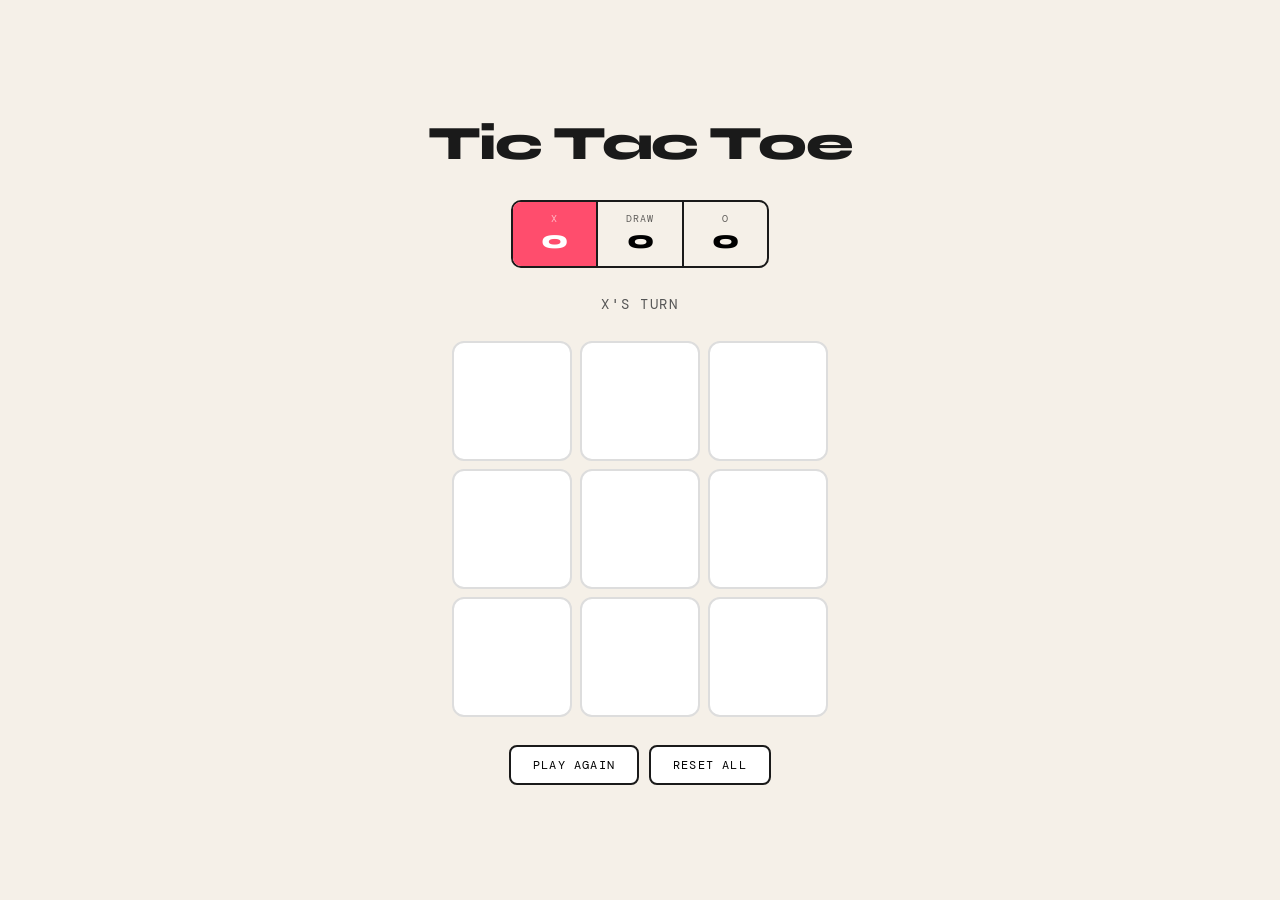
==== tictactoe.html @ b5bf099b "Add files via upload" ====
<!DOCTYPE html>
<html lang="en">
<head>
  <meta charset="UTF-8" />
  <meta name="viewport" content="width=device-width, initial-scale=1.0"/>
  <title>Tic Tac Toe</title>
  <link href="https://fonts.googleapis.com/css2?family=Syne:wght@700;800&family=DM+Mono:wght@400;500&display=swap" rel="stylesheet"/>
  <link rel="stylesheet" href="tictactoe.css"/>
</head>
<body>

  <h1>Tic Tac Toe</h1>

  <div class="scores">
    <div class="score-box active-x" id="xBox">
      <div class="score-label">X</div>
      <div class="score-num" id="xScore">0</div>
    </div>
    <div class="score-box" id="dBox">
      <div class="score-label">Draw</div>
      <div class="score-num" id="dScore">0</div>
    </div>
    <div class="score-box" id="oBox">
      <div class="score-label">O</div>
      <div class="score-num" id="oScore">0</div>
    </div>
  </div>

  <div class="status" id="status">X's turn</div>

  <div class="board" id="board"></div>

  <div class="btns">
    <button onclick="playAgain()">Play Again</button>
    <button onclick="fullReset()">Reset All</button>
  </div>

  <script src="tictactoe.js"></script>
</body>
</html>
---- tictactoe.css ----
* { margin: 0; padding: 0; box-sizing: border-box; }

body {
  min-height: 100vh;
  background: #f5f0e8;
  display: flex;
  flex-direction: column;
  align-items: center;
  justify-content: center;
  font-family: 'DM Mono', monospace;
  gap: 28px;
  padding: 24px;
}

h1 {
  font-family: 'Syne', sans-serif;
  font-size: clamp(2rem, 6vw, 3rem);
  font-weight: 800;
  letter-spacing: -0.03em;
  color: #1a1a1a;
}

.scores {
  display: flex;
  border: 2px solid #1a1a1a;
  border-radius: 10px;
  overflow: hidden;
}

.score-box {
  padding: 10px 28px;
  text-align: center;
  border-right: 2px solid #1a1a1a;
  transition: background 0.2s, color 0.2s;
}

.score-box:last-child { border-right: none; }
.score-box.active-x   { background: #ff4d6d; color: white; }
.score-box.active-o   { background: #3a86ff; color: white; }

.score-label {
  font-size: 0.6rem;
  opacity: 0.6;
  text-transform: uppercase;
  letter-spacing: 0.1em;
}

.score-num {
  font-family: 'Syne', sans-serif;
  font-size: 1.6rem;
  font-weight: 800;
  line-height: 1.2;
}

.status {
  font-size: 0.85rem;
  letter-spacing: 0.12em;
  color: #555;
  text-transform: uppercase;
}

.board {
  display: grid;
  grid-template-columns: repeat(3, 1fr);
  gap: 8px;
}

.cell {
  width: clamp(90px, 26vw, 120px);
  height: clamp(90px, 26vw, 120px);
  background: white;
  border: 2px solid #ddd;
  border-radius: 12px;
  display: flex;
  align-items: center;
  justify-content: center;
  cursor: pointer;
  font-family: 'Syne', sans-serif;
  font-size: clamp(2rem, 8vw, 3rem);
  font-weight: 800;
  transition: border-color 0.15s, transform 0.1s;
  user-select: none;
}

.cell:hover:not(.taken) { border-color: #aaa; transform: scale(0.96); }
.cell.x      { color: #ff4d6d; border-color: #ff4d6d; background: #fff5f7; cursor: default; }
.cell.o      { color: #3a86ff; border-color: #3a86ff; background: #f0f5ff; cursor: default; }
.cell.winner { background: #fff9e0; border-color: #f4c430; animation: pop 0.3s ease; }

@keyframes pop {
  50% { transform: scale(1.1); }
}

.btns { display: flex; gap: 10px; }

button {
  font-family: 'DM Mono', monospace;
  font-size: 0.75rem;
  letter-spacing: 0.1em;
  padding: 10px 22px;
  border-radius: 8px;
  border: 2px solid #1a1a1a;
  background: white;
  cursor: pointer;
  text-transform: uppercase;
  transition: background 0.15s, color 0.15s;
}

button:hover { background: #1a1a1a; color: white; }
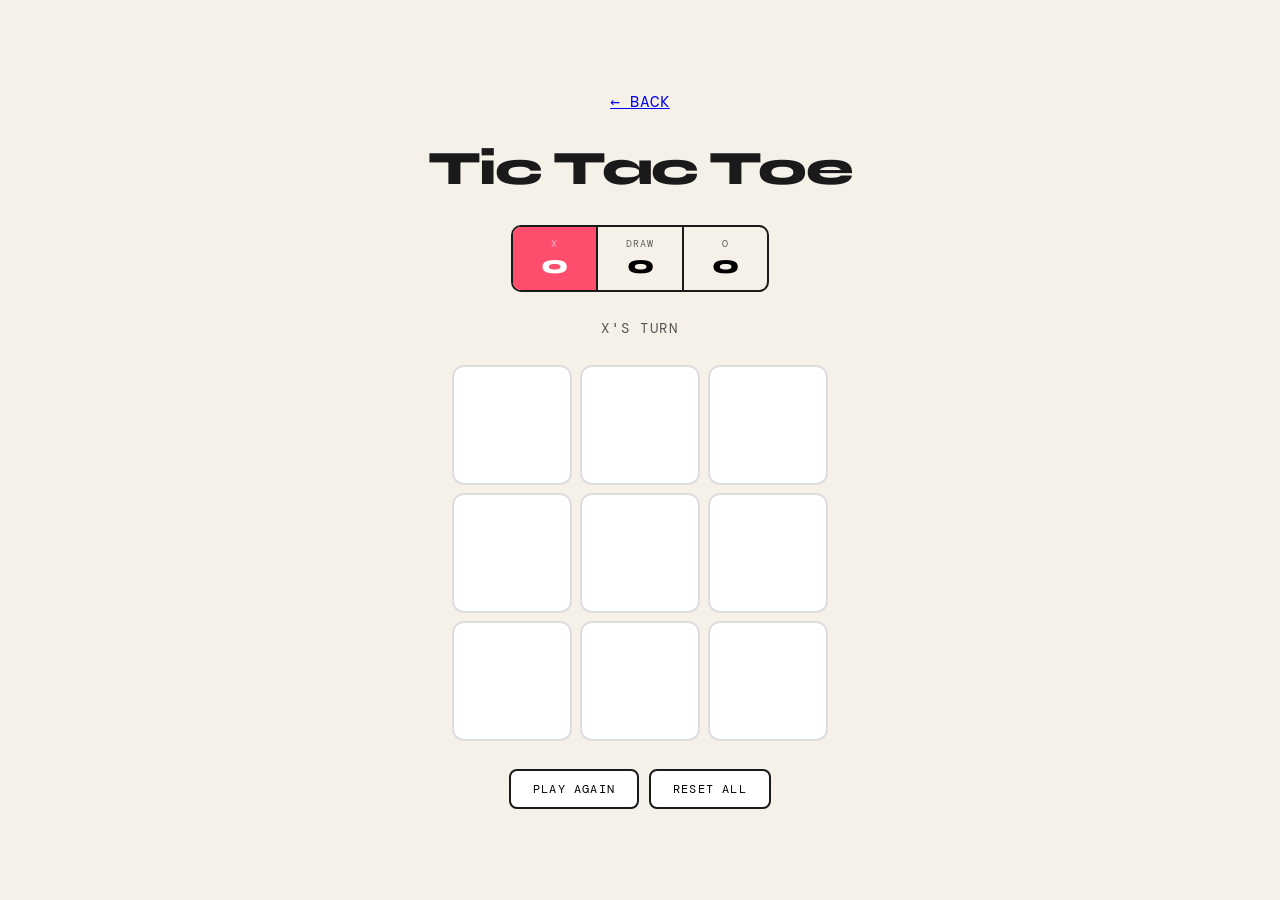
==== commit 83485d5e: "added rps game and updated files" ====
--- a/tictactoe.html
+++ b/tictactoe.html
@@ -8,6 +8,8 @@
   <link rel="stylesheet" href="tictactoe.css"/>
 </head>
 <body>
+
+  <a href="index.html" class="back-btn">← BACK</a>
 
   <h1>Tic Tac Toe</h1>
 
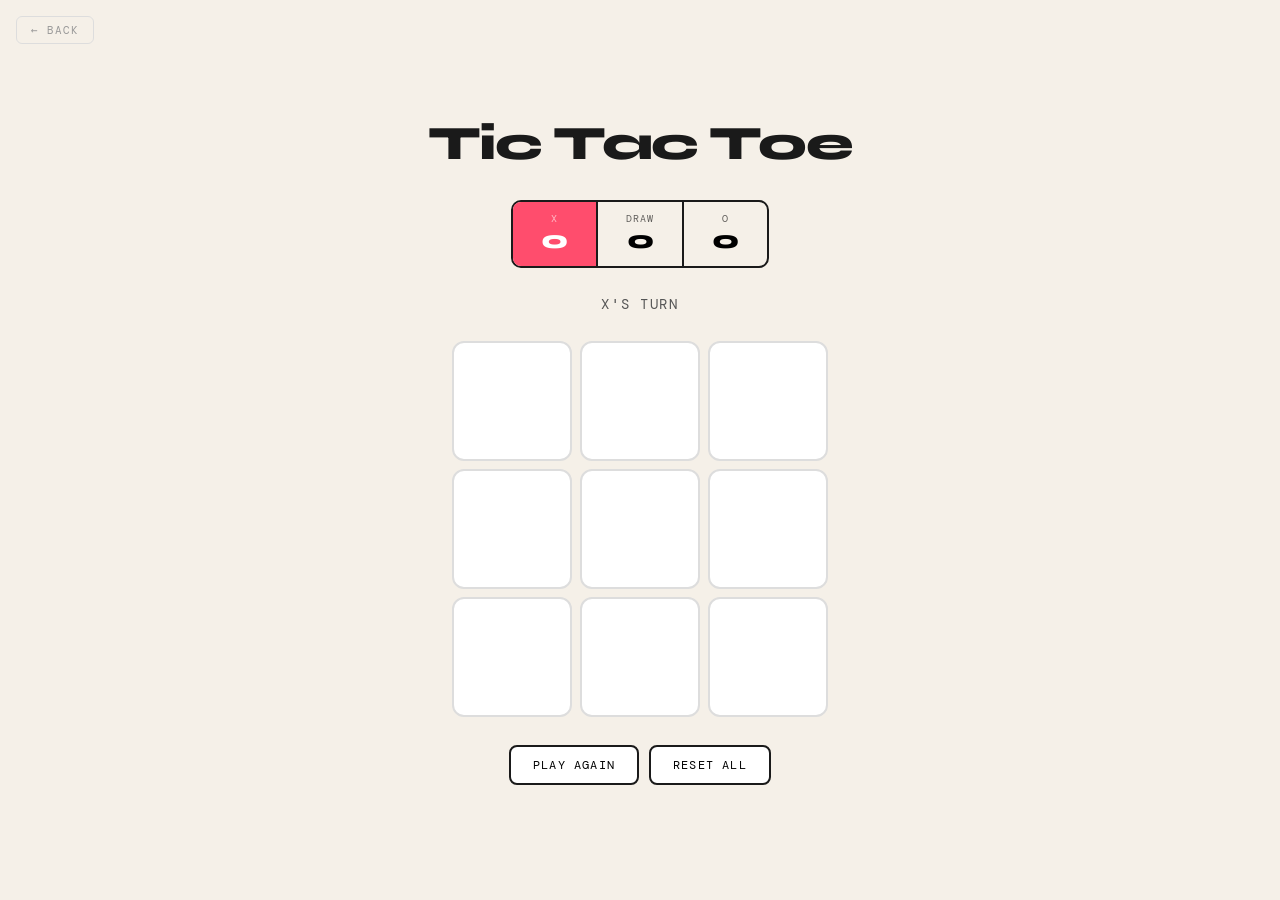
==== commit 257d3eb7: "Update tictactoe.html" ====
--- a/tictactoe.html
+++ b/tictactoe.html
@@ -5,7 +5,7 @@
   <meta name="viewport" content="width=device-width, initial-scale=1.0"/>
   <title>Tic Tac Toe</title>
   <link href="https://fonts.googleapis.com/css2?family=Syne:wght@700;800&family=DM+Mono:wght@400;500&display=swap" rel="stylesheet"/>
-  <link rel="stylesheet" href="tictactoe.css"/>
+  <link rel="stylesheet" href="tictactoe.css?v=2"/>
 </head>
 <body>
 
--- a/tictactoe.css
+++ b/tictactoe.css
@@ -12,6 +12,22 @@
   padding: 24px;
 }
 
+.back-btn {
+  position: fixed;
+  top: 16px;
+  left: 16px;
+  font-family: 'DM Mono', monospace;
+  font-size: 0.7rem;
+  letter-spacing: 0.1em;
+  text-decoration: none;
+  color: #999;
+  border: 1px solid #ddd;
+  padding: 6px 14px;
+  border-radius: 6px;
+  transition: background 0.15s, color 0.15s;
+}
+
+.back-btn:hover { background: #1a1a1a; color: white; border-color: #1a1a1a; }
 h1 {
   font-family: 'Syne', sans-serif;
   font-size: clamp(2rem, 6vw, 3rem);
